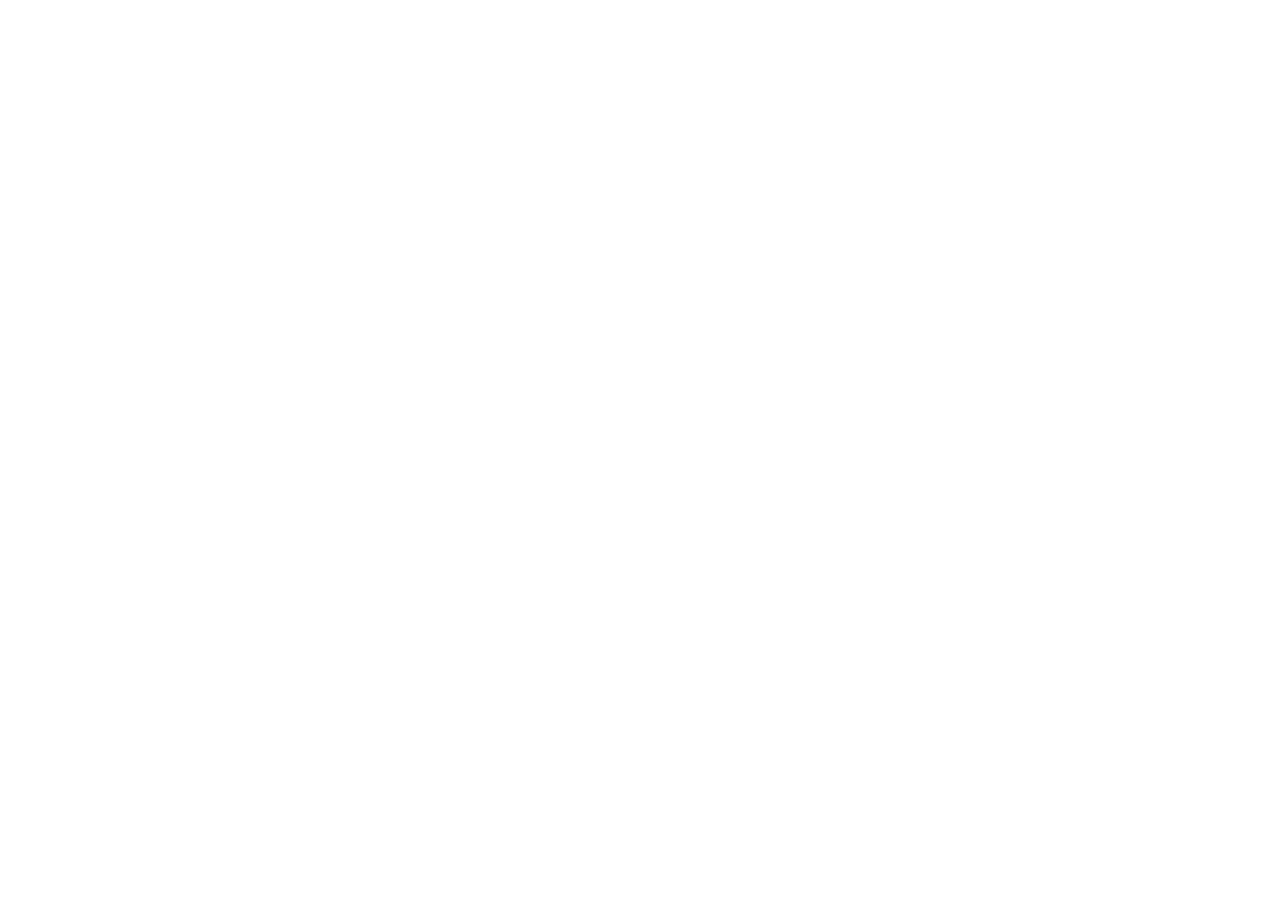
==== index.html @ 5d534254 "Cria Estrutura básica da página." ====
<!doctype html>
<html lang="pt-br">
<head>
    <meta charset="UTF-8">
    <meta name="viewport"
          content="width=device-width, user-scalable=no, initial-scale=1.0, maximum-scale=1.0, minimum-scale=1.0">
    <meta http-equiv="X-UA-Compatible" content="ie=edge">
    <title>Portfólio</title>
</head>
<body>

</body>
</html>
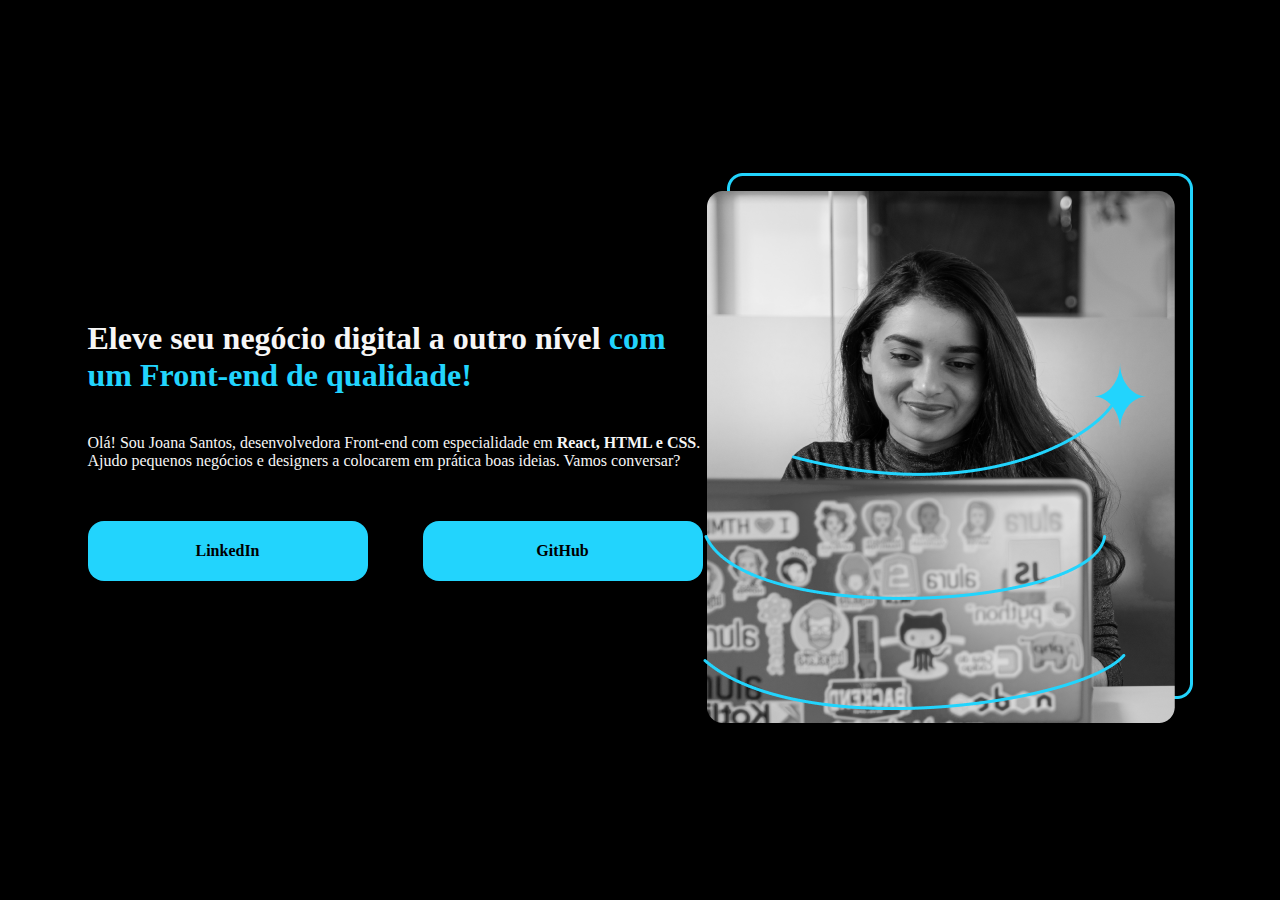
==== commit d752ce47: "Estrutura final da página, alinhamento inicial." ====
--- a/index.html
+++ b/index.html
@@ -6,8 +6,24 @@
           content="width=device-width, user-scalable=no, initial-scale=1.0, maximum-scale=1.0, minimum-scale=1.0">
     <meta http-equiv="X-UA-Compatible" content="ie=edge">
     <title>Portfólio</title>
+    <link rel="preconnect" href="https://fonts.googleapis.com">
+    <link rel="preconnect" href="https://fonts.gstatic.com" crossorigin>
+    <link href="https://fonts.googleapis.com/css2?family=Krona+One&family=Montserrat:wght@100..900&display=swap" rel="stylesheet">
+    <link rel="stylesheet" href="style.css">
 </head>
 <body>
-
+    <main class="container">
+        <section class="content">
+            <h1>Eleve seu negócio digital a outro nível <strong class="destaque-title">com um Front-end de qualidade!</strong></h1>
+            <p>Olá! Sou Joana Santos, desenvolvedora Front-end com especialidade em <strong class="destaque-text">React, HTML e CSS</strong>. Ajudo pequenos negócios e designers a colocarem em prática boas ideias. Vamos conversar?</p>
+            <span class="buttons">
+                <a href="#" target="_blank" class="btn">LinkedIn</a>
+                <a href="#" target="_blank" class="btn">GitHub</a>
+            </span>
+        </section>
+        <aside class="image">
+            <img src="imagem.png" alt="Imagem da Joana Santos programando em seu computador.">
+        </aside>
+    </main>
 </body>
 </html>--- a/style.css
+++ b/style.css
@@ -0,0 +1,53 @@
+* {
+    padding: 0;
+    margin: 0;
+    box-sizing: border-box;
+}
+:root {
+    --cor-branco: #F6F6F6;
+    --cor-azul: #22D4FD;
+    --cor-preto: #000000;
+}
+html {
+    font-size: 16px;
+}
+body {
+    background-color: var(--cor-preto);
+    color: var(--cor-branco);
+    height: 100vh;
+    display: flex;
+    justify-content: center;
+}
+.container {
+    display: flex;
+    justify-content: center;
+    align-items: center;
+}
+.content {
+    display: flex;
+    flex-direction: column;
+    width: 615px;
+}
+h1 {
+    margin-bottom: 40px;
+}
+p {
+    margin-bottom: 51px;
+}
+.buttons {
+    display: flex;
+    justify-content: space-between;
+}
+.btn {
+    font-weight: bold;
+    text-decoration: none;
+    color: var(--cor-preto);
+    background-color: var(--cor-azul);
+    border-radius: 16px;
+    width: 280px;
+    padding: 21px 0;
+    text-align: center;
+}
+.destaque-title {
+    color: var(--cor-azul);
+}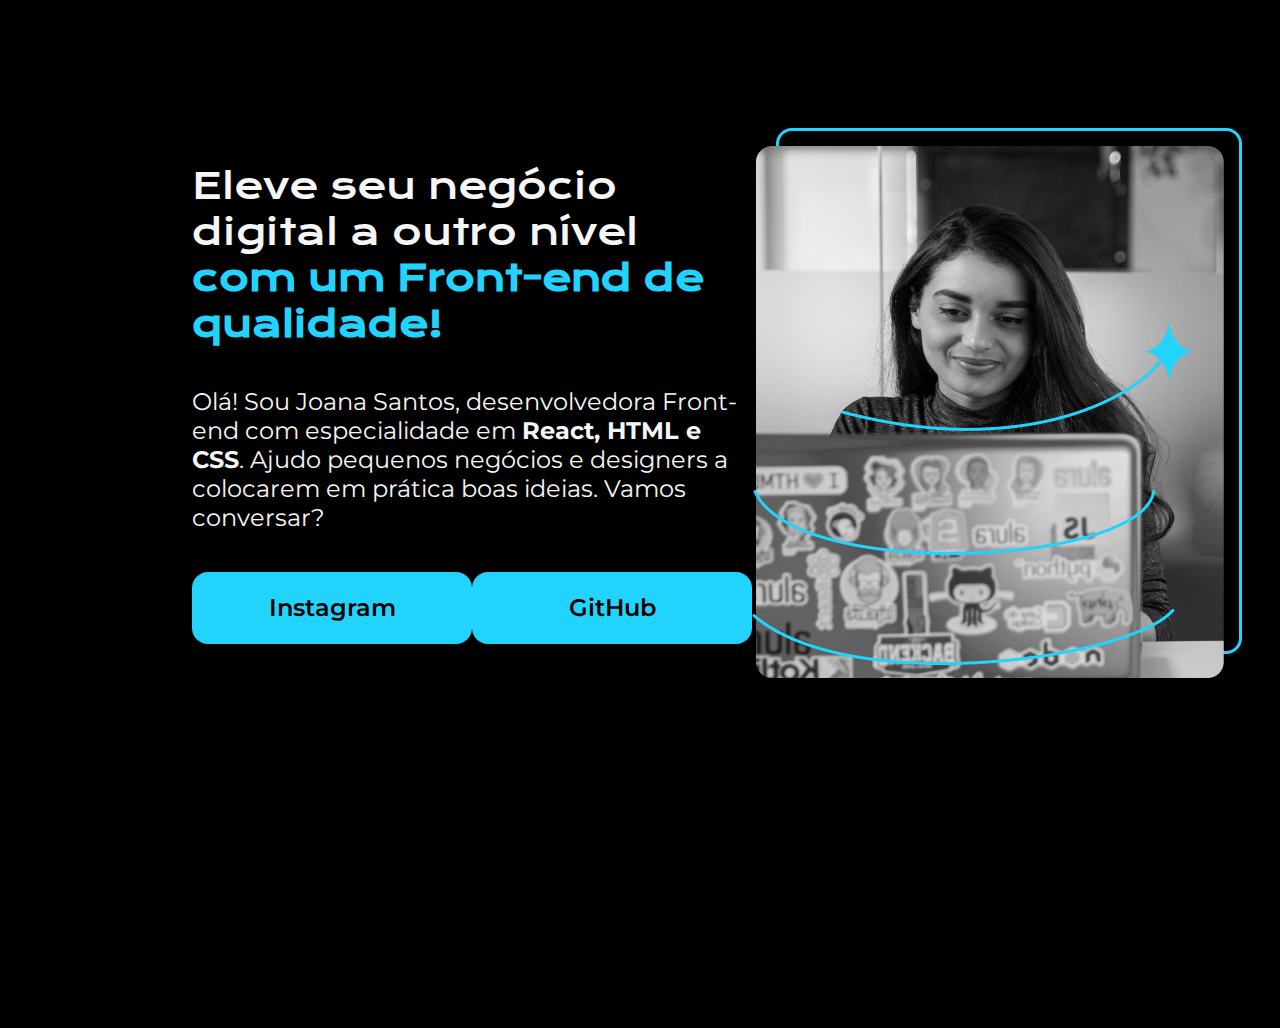
==== commit 56a169dd: "Altera a nova estrutura do index e estilo da página" ====
--- a/index.html
+++ b/index.html
@@ -1,29 +1,28 @@
-<!doctype html>
+<!DOCTYPE html>
 <html lang="pt-br">
+
 <head>
     <meta charset="UTF-8">
-    <meta name="viewport"
-          content="width=device-width, user-scalable=no, initial-scale=1.0, maximum-scale=1.0, minimum-scale=1.0">
-    <meta http-equiv="X-UA-Compatible" content="ie=edge">
-    <title>Portfólio</title>
-    <link rel="preconnect" href="https://fonts.googleapis.com">
-    <link rel="preconnect" href="https://fonts.gstatic.com" crossorigin>
-    <link href="https://fonts.googleapis.com/css2?family=Krona+One&family=Montserrat:wght@100..900&display=swap" rel="stylesheet">
+    <meta http-equiv="X-UA-Compatible" content="IE=edge">
+    <meta name="viewport" content="width=device-width, initial-scale=1.0">
+    <title>Portifolio</title>
     <link rel="stylesheet" href="style.css">
 </head>
+
 <body>
-    <main class="container">
-        <section class="content">
-            <h1>Eleve seu negócio digital a outro nível <strong class="destaque-title">com um Front-end de qualidade!</strong></h1>
-            <p>Olá! Sou Joana Santos, desenvolvedora Front-end com especialidade em <strong class="destaque-text">React, HTML e CSS</strong>. Ajudo pequenos negócios e designers a colocarem em prática boas ideias. Vamos conversar?</p>
-            <span class="buttons">
-                <a href="#" target="_blank" class="btn">LinkedIn</a>
-                <a href="#" target="_blank" class="btn">GitHub</a>
-            </span>
+    <header></header>
+    <main class="apresentacao">
+        <section class="apresentacao__conteudo">
+            <h1 class="apresentacao__conteudo__titulo">Eleve seu negócio digital a outro nível <strong class="titulo-destaque">com um Front-end de qualidade!</strong></h1>
+            <p class="apresentacao__conteudo__texto">Olá! Sou Joana Santos, desenvolvedora Front-end com especialidade em <strong>React, HTML e CSS</strong>. Ajudo pequenos negócios e designers a colocarem em prática boas ideias. Vamos conversar?</p>
+            <div class="apresentacao__links">
+                <a class="apresentacao__links__link" href="https://instagram.com/rafaballerini">Instagram</a>
+                <a class="apresentacao__links__link" href="https://github.com/guilhermeonrails">GitHub</a>
+            </div>
         </section>
-        <aside class="image">
-            <img src="imagem.png" alt="Imagem da Joana Santos programando em seu computador.">
-        </aside>
+        <img src="imagem.png" alt="Foto da Joana Santos programando">
     </main>
+    <footer></footer>
 </body>
+
 </html>--- a/style.css
+++ b/style.css
@@ -1,53 +1,60 @@
+@import url('https://fonts.googleapis.com/css2?family=Krona+One&family=Montserrat:wght@400;600&display=swap');
 * {
+    margin: 0;
     padding: 0;
-    margin: 0;
+}
+
+body {
+    height: 100vh;
     box-sizing: border-box;
+    background-color: #000000;
+    color: #F6F6F6;
 }
-:root {
-    --cor-branco: #F6F6F6;
-    --cor-azul: #22D4FD;
-    --cor-preto: #000000;
-}
-html {
-    font-size: 16px;
-}
-body {
-    background-color: var(--cor-preto);
-    color: var(--cor-branco);
-    height: 100vh;
+
+.apresentacao {
+    margin: 10% 15%;
     display: flex;
-    justify-content: center;
-}
-.container {
-    display: flex;
-    justify-content: center;
+    justify-content: space-between;
     align-items: center;
 }
-.content {
+
+.apresentacao__conteudo {
+    width: 615px;
     display: flex;
     flex-direction: column;
-    width: 615px;
+    gap: 40px;
 }
-h1 {
-    margin-bottom: 40px;
+
+.apresentacao__conteudo__titulo {
+    font-size: 36px;
+    font-family: 'Krona One', sans-serif;
+    font-weight: 400;
 }
-p {
-    margin-bottom: 51px;
+
+.apresentacao__conteudo__texto {
+    font-size: 24px;
+    font-family: 'Montserrat', sans-serif;
+    font-weight: 400;
 }
-.buttons {
+
+.titulo-destaque {
+    color: #22D4FD;
+}
+
+.apresentacao__links {
     display: flex;
     justify-content: space-between;
 }
-.btn {
-    font-weight: bold;
+
+.apresentacao__links__link {
+    background-color: #22D4FD;
+    width: 280px;
+    text-align: center;
+    border-radius: 16px;
+    font-family: 'Montserrat', sans-serif;
+    font-weight: 600;
+    font-size: 24px;
+    padding: 21.5px 0;
     text-decoration: none;
-    color: var(--cor-preto);
-    background-color: var(--cor-azul);
-    border-radius: 16px;
-    width: 280px;
-    padding: 21px 0;
-    text-align: center;
-}
-.destaque-title {
-    color: var(--cor-azul);
+    color: #000000;
 }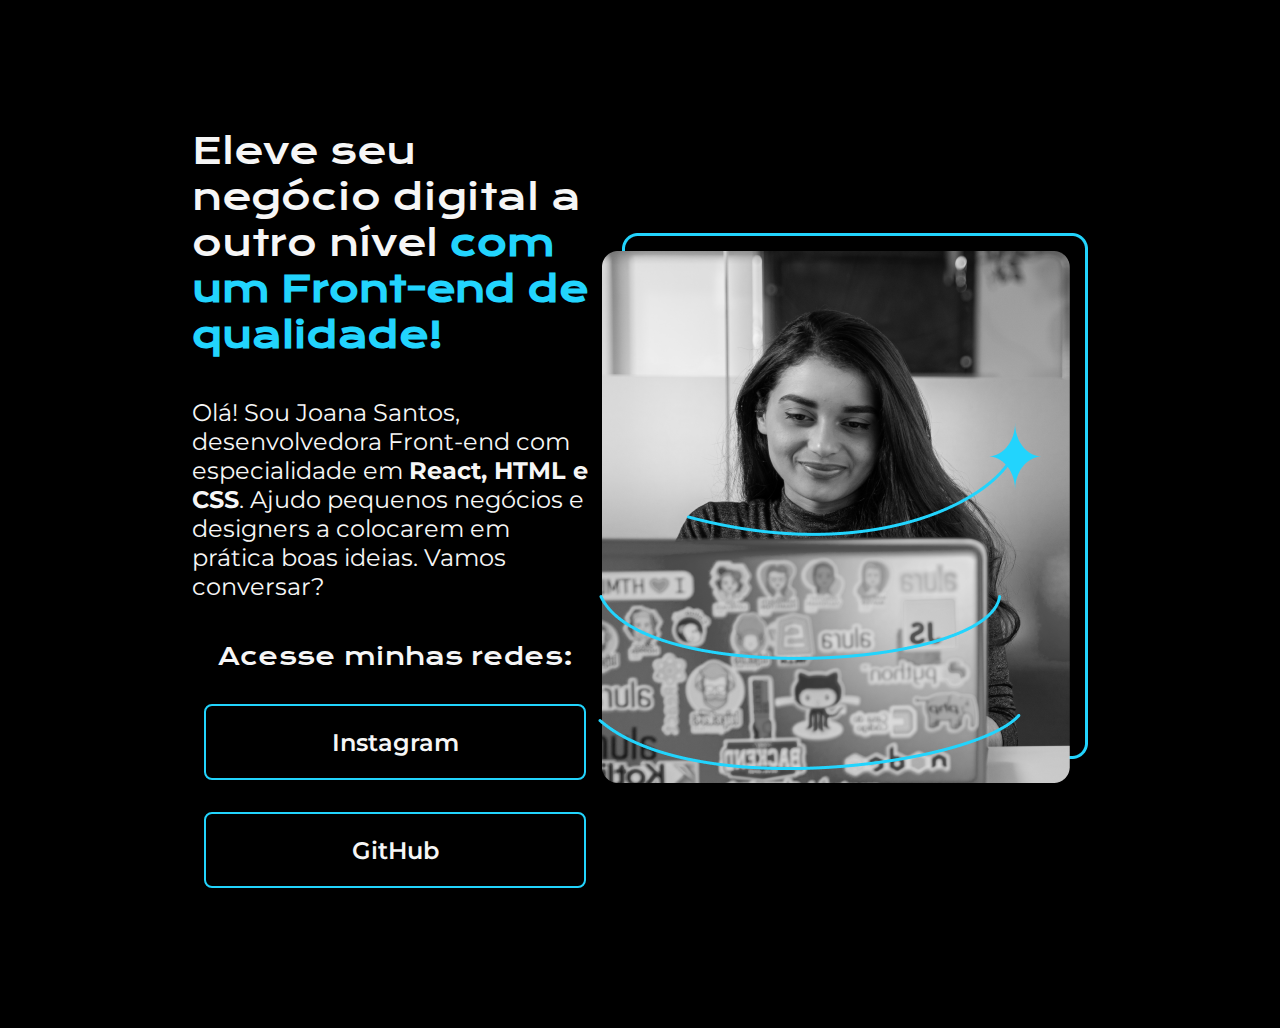
==== commit 622c6050: "Adiciona classe subtitulo e formatação" ====
--- a/index.html
+++ b/index.html
@@ -16,6 +16,7 @@
             <h1 class="apresentacao__conteudo__titulo">Eleve seu negócio digital a outro nível <strong class="titulo-destaque">com um Front-end de qualidade!</strong></h1>
             <p class="apresentacao__conteudo__texto">Olá! Sou Joana Santos, desenvolvedora Front-end com especialidade em <strong>React, HTML e CSS</strong>. Ajudo pequenos negócios e designers a colocarem em prática boas ideias. Vamos conversar?</p>
             <div class="apresentacao__links">
+                <h2 class="apresentacao__links__subtitulo">Acesse minhas redes:</h2>
                 <a class="apresentacao__links__link" href="https://instagram.com/rafaballerini">Instagram</a>
                 <a class="apresentacao__links__link" href="https://github.com/guilhermeonrails">GitHub</a>
             </div>
--- a/style.css
+++ b/style.css
@@ -43,18 +43,32 @@
 
 .apresentacao__links {
     display: flex;
+    flex-direction: column;
     justify-content: space-between;
+    align-items: center;
+    gap: 32px;
+}
+
+.apresentacao__links__subtitulo {
+    font-family: 'Krona One', sans-serif;
+    font-weight: 400;
+    font-size: 24px;
 }
 
 .apresentacao__links__link {
-    background-color: #22D4FD;
-    width: 280px;
+    border: 2px solid #22D4FD;
+    width: 378px;
     text-align: center;
-    border-radius: 16px;
+    border-radius: 8px;
     font-family: 'Montserrat', sans-serif;
     font-weight: 600;
     font-size: 24px;
     padding: 21.5px 0;
     text-decoration: none;
+    color: #F6F6F6;
+}
+
+.apresentacao__links__link:hover {
+    background-color: #22D4FD;
     color: #000000;
 }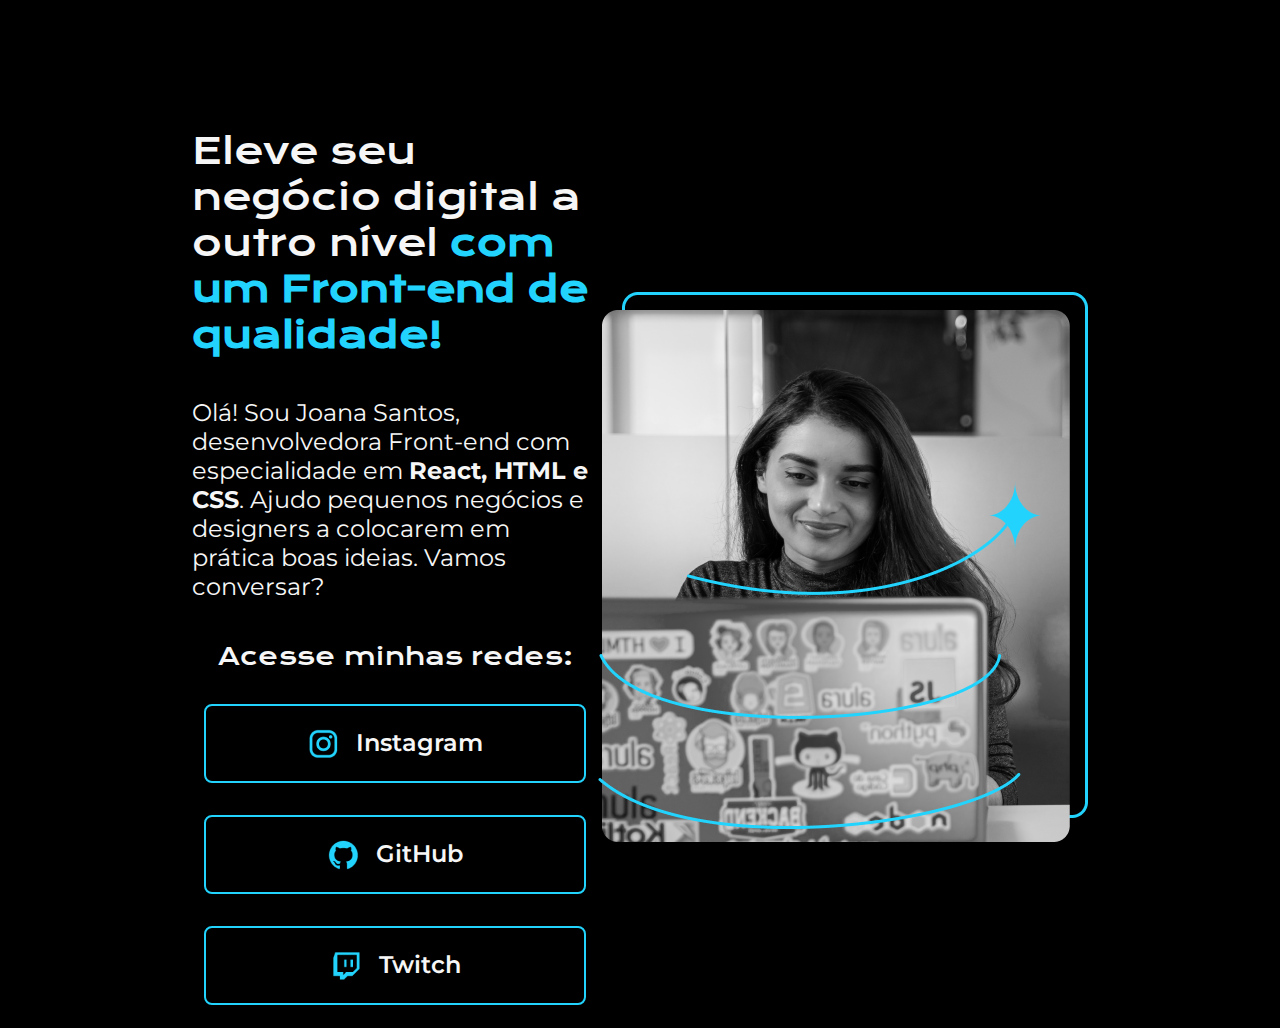
==== commit 23fd6ab0: "Adiciona botões de redes sociais e nova formatação do hover" ====
--- a/index.html
+++ b/index.html
@@ -17,11 +17,18 @@
             <p class="apresentacao__conteudo__texto">Olá! Sou Joana Santos, desenvolvedora Front-end com especialidade em <strong>React, HTML e CSS</strong>. Ajudo pequenos negócios e designers a colocarem em prática boas ideias. Vamos conversar?</p>
             <div class="apresentacao__links">
                 <h2 class="apresentacao__links__subtitulo">Acesse minhas redes:</h2>
-                <a class="apresentacao__links__link" href="https://instagram.com/rafaballerini">Instagram</a>
-                <a class="apresentacao__links__link" href="https://github.com/guilhermeonrails">GitHub</a>
+                <a class="apresentacao__links__link" href="https://instagram.com/rafaballerini">
+                    <img src="./assets/instagram.png" alt="Logo do Instagram" >
+                    Instagram</a>
+                <a class="apresentacao__links__link" href="https://github.com/guilhermeonrails">
+                    <img src="./assets/github.png" alt="Logo do GitHub" >
+                    GitHub</a>
+                <a class="apresentacao__links__link" href="https://twitch.tv/guilimadev">
+                    <img src="./assets/twitch.png" alt="Logo da Twitch" >
+                    Twitch</a>
             </div>
         </section>
-        <img src="imagem.png" alt="Foto da Joana Santos programando">
+        <img src="./assets/Imagem.png" alt="Foto da Joana Santos programando">
     </main>
     <footer></footer>
 </body>
--- a/style.css
+++ b/style.css
@@ -66,9 +66,18 @@
     padding: 21.5px 0;
     text-decoration: none;
     color: #F6F6F6;
+    display: flex;
+    justify-content: center;
+    gap: 16px;
 }
 
 .apresentacao__links__link:hover {
-    background-color: #22D4FD;
-    color: #000000;
+    background-color: #2727273a;
+    border: 2px solid #0000FF;
+    width: 400px;
+    animation-duration: 5s;
+    animation-delay: 2s;
+    animation-timing-function: ease;
+    animation-fill-mode: both;
+    cursor: pointer;
 }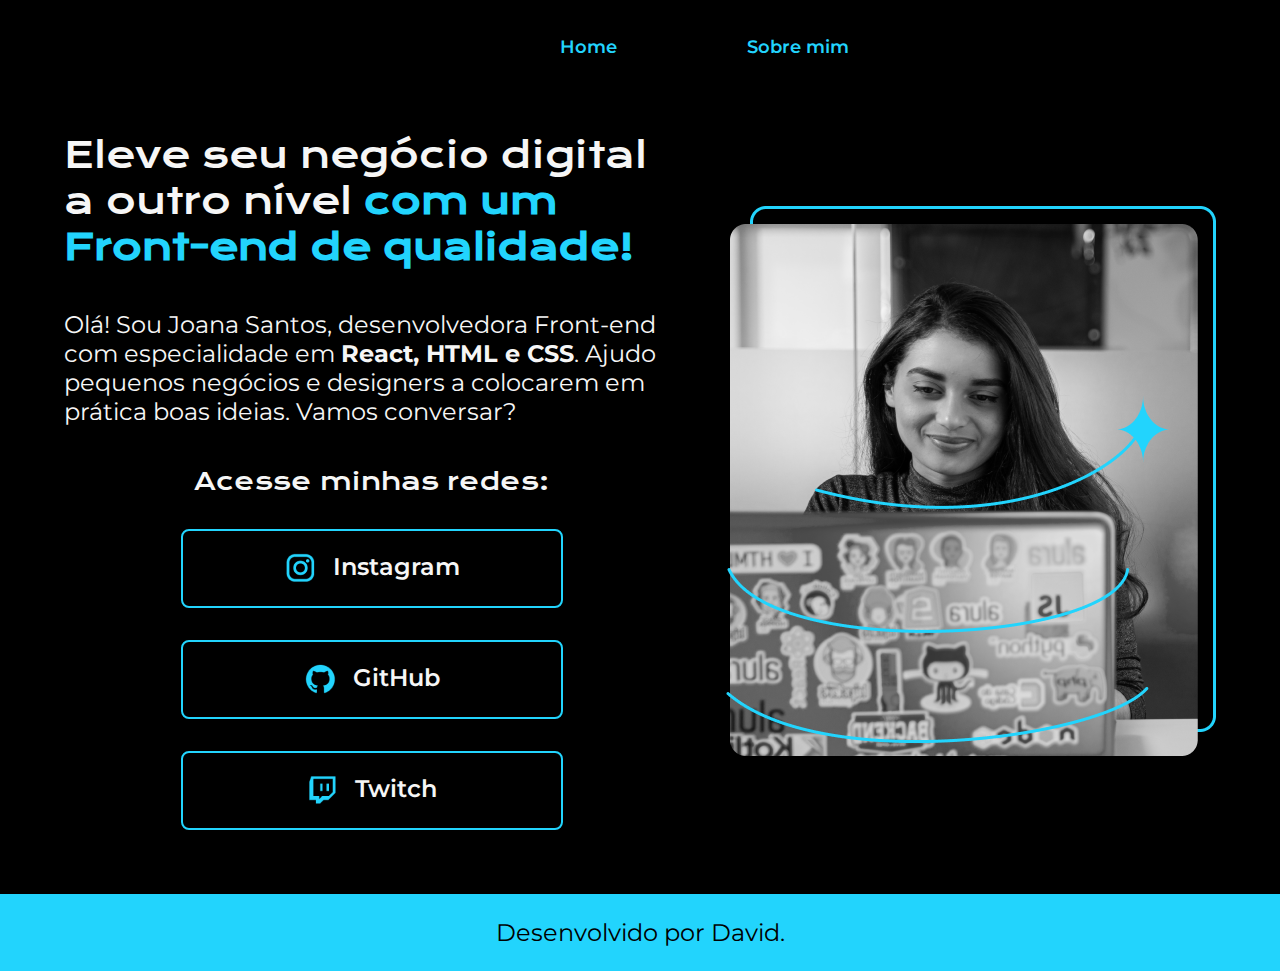
==== commit d0ba4d02: "Altera estrutura das pastas, adiciona link para as páginas, formatação do header" ====
--- a/index.html
+++ b/index.html
@@ -6,11 +6,16 @@
     <meta http-equiv="X-UA-Compatible" content="IE=edge">
     <meta name="viewport" content="width=device-width, initial-scale=1.0">
     <title>Portifolio</title>
-    <link rel="stylesheet" href="style.css">
+    <link rel="stylesheet" href="./styles/style.css">
 </head>
 
 <body>
-    <header></header>
+    <header class="cabecalho">
+        <nav class="cabecalho__menu">
+            <a href="index.html" class="cabecalho__menu__link">Home</a>
+            <a href="about.html" class="cabecalho__menu__link">Sobre mim</a>
+        </nav>
+    </header>
     <main class="apresentacao">
         <section class="apresentacao__conteudo">
             <h1 class="apresentacao__conteudo__titulo">Eleve seu negócio digital a outro nível <strong class="titulo-destaque">com um Front-end de qualidade!</strong></h1>
@@ -30,7 +35,9 @@
         </section>
         <img src="./assets/Imagem.png" alt="Foto da Joana Santos programando">
     </main>
-    <footer></footer>
+    <footer class="rodape">
+        <p>Desenvolvido por David.</p>
+    </footer>
 </body>
 
 </html>--- a/styles/style.css
+++ b/styles/style.css
@@ -0,0 +1,117 @@
+@import url('https://fonts.googleapis.com/css2?family=Krona+One&family=Montserrat:wght@400;600&display=swap');
+* {
+    margin: 0;
+    padding: 0;
+}
+
+body {
+    box-sizing: border-box;
+    background-color: #000000;
+    color: #F6F6F6;
+}
+
+.cabecalho {
+    padding: 2% 0 0 10%;
+}
+
+.cabecalho__menu {
+    display: flex;
+    justify-content: center;
+    align-items: center;
+    gap: 80px;
+}
+
+.cabecalho__menu__link {
+    font-size: 18px;
+    font-family: 'Montserrat', sans-serif;
+    font-weight: 600;
+    color: #22D4FD;
+    margin: 0 10px;
+    padding: 10px 15px;
+    text-decoration: none;
+}
+
+.cabecalho__menu__link:hover {
+    color: #007bff;
+}
+
+.apresentacao {
+    padding: 5%;
+    display: flex;
+    justify-content: space-between;
+    align-items: center;
+}
+
+.apresentacao__conteudo {
+    width: 615px;
+    display: flex;
+    flex-direction: column;
+    gap: 40px;
+}
+
+.apresentacao__conteudo__titulo {
+    font-size: 36px;
+    font-family: 'Krona One', sans-serif;
+    font-weight: 400;
+}
+
+.apresentacao__conteudo__texto {
+    font-size: 24px;
+    font-family: 'Montserrat', sans-serif;
+    font-weight: 400;
+}
+
+.titulo-destaque {
+    color: #22D4FD;
+}
+
+.apresentacao__links {
+    display: flex;
+    flex-direction: column;
+    justify-content: space-between;
+    align-items: center;
+    gap: 32px;
+}
+
+.apresentacao__links__subtitulo {
+    font-family: 'Krona One', sans-serif;
+    font-weight: 400;
+    font-size: 24px;
+}
+
+.apresentacao__links__link {
+    border: 2px solid #22D4FD;
+    width: 378px;
+    text-align: center;
+    border-radius: 8px;
+    font-family: 'Montserrat', sans-serif;
+    font-weight: 600;
+    font-size: 24px;
+    padding: 21.5px 0;
+    text-decoration: none;
+    color: #F6F6F6;
+    display: flex;
+    justify-content: center;
+    gap: 16px;
+}
+
+.apresentacao__links__link:hover {
+    background-color: #2727273a;
+    border: 2px solid #0000FF;
+    width: 400px;
+    animation-duration: 5s;
+    animation-delay: 2s;
+    animation-timing-function: ease;
+    animation-fill-mode: both;
+    cursor: pointer;
+}
+
+.rodape {
+    background-color: #22D4FD;
+    color: #000000;
+    text-align: center;
+    padding: 24px 0;
+    font-family: 'Montserrat', sans-serif;
+    font-weight: 400;
+    font-size: 24px;
+}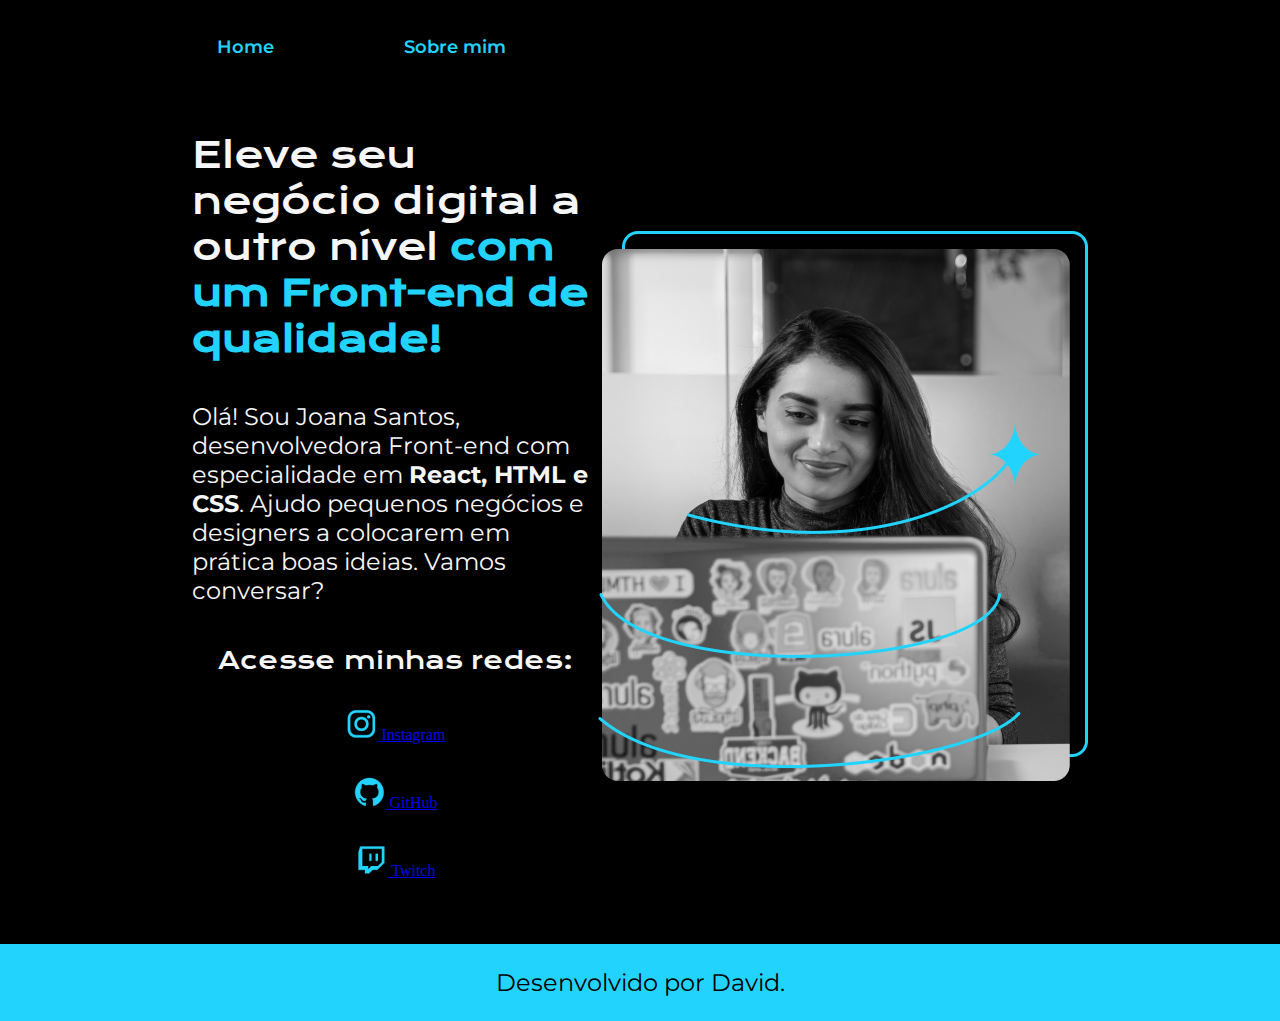
==== commit d532a78a: "Altera nome da classe apresentacao__links e adiciona classe a imagem." ====
--- a/index.html
+++ b/index.html
@@ -22,18 +22,18 @@
             <p class="apresentacao__conteudo__texto">Olá! Sou Joana Santos, desenvolvedora Front-end com especialidade em <strong>React, HTML e CSS</strong>. Ajudo pequenos negócios e designers a colocarem em prática boas ideias. Vamos conversar?</p>
             <div class="apresentacao__links">
                 <h2 class="apresentacao__links__subtitulo">Acesse minhas redes:</h2>
-                <a class="apresentacao__links__link" href="https://instagram.com/rafaballerini">
+                <a class="apresentacao__links__navegacao" href="https://instagram.com/rafaballerini">
                     <img src="./assets/instagram.png" alt="Logo do Instagram" >
                     Instagram</a>
-                <a class="apresentacao__links__link" href="https://github.com/guilhermeonrails">
+                <a class="apresentacao__links__navegacao" href="https://github.com/guilhermeonrails">
                     <img src="./assets/github.png" alt="Logo do GitHub" >
                     GitHub</a>
-                <a class="apresentacao__links__link" href="https://twitch.tv/guilimadev">
+                <a class="apresentacao__links__navegacao" href="https://twitch.tv/guilimadev">
                     <img src="./assets/twitch.png" alt="Logo da Twitch" >
                     Twitch</a>
             </div>
         </section>
-        <img src="./assets/Imagem.png" alt="Foto da Joana Santos programando">
+        <img class="apresentacao__imagem" src="./assets/Imagem.png" alt="Foto da Joana Santos programando">
     </main>
     <footer class="rodape">
         <p>Desenvolvido por David.</p>
--- a/styles/style.css
+++ b/styles/style.css
@@ -1,4 +1,15 @@
 @import url('https://fonts.googleapis.com/css2?family=Krona+One&family=Montserrat:wght@400;600&display=swap');
+
+:root {
+    --cor-primaria: #000000;
+    --cor-secundaria: #F6F6F6;
+    --cor-tercearia: #22D4FD;
+    --cor-hover: #2727273a;
+
+    --fonte-primaria: 'Krona One', sans-serif;
+    --fonte-secundaria: 'Montserrat', sans-serif;
+}
+
 * {
     margin: 0;
     padding: 0;
@@ -6,37 +17,31 @@
 
 body {
     box-sizing: border-box;
-    background-color: #000000;
-    color: #F6F6F6;
+    background-color: var(--cor-primaria);
+    color: var(--cor-secundaria);
 }
 
 .cabecalho {
-    padding: 2% 0 0 10%;
+    padding: 2% 0 0 15%;
 }
 
 .cabecalho__menu {
     display: flex;
-    justify-content: center;
-    align-items: center;
     gap: 80px;
 }
 
 .cabecalho__menu__link {
     font-size: 18px;
-    font-family: 'Montserrat', sans-serif;
+    font-family: var(--fonte-secundaria);
     font-weight: 600;
-    color: #22D4FD;
+    color: var(--cor-tercearia);
     margin: 0 10px;
     padding: 10px 15px;
     text-decoration: none;
 }
 
-.cabecalho__menu__link:hover {
-    color: #007bff;
-}
-
 .apresentacao {
-    padding: 5%;
+    padding: 5% 15%;
     display: flex;
     justify-content: space-between;
     align-items: center;
@@ -51,18 +56,23 @@
 
 .apresentacao__conteudo__titulo {
     font-size: 36px;
-    font-family: 'Krona One', sans-serif;
+    font-family: var(--fonte-primaria);
     font-weight: 400;
 }
 
 .apresentacao__conteudo__texto {
     font-size: 24px;
-    font-family: 'Montserrat', sans-serif;
+    font-family: var(--fonte-secundaria);
     font-weight: 400;
 }
 
+.apresentacao__conteudo__texto a{
+    text-decoration: none;
+    color: var(--cor-tercearia);
+}
+
 .titulo-destaque {
-    color: #22D4FD;
+    color: var(--cor-tercearia);
 }
 
 .apresentacao__links {
@@ -74,30 +84,30 @@
 }
 
 .apresentacao__links__subtitulo {
-    font-family: 'Krona One', sans-serif;
+    font-family: var(--fonte-primaria);
     font-weight: 400;
     font-size: 24px;
 }
 
 .apresentacao__links__link {
-    border: 2px solid #22D4FD;
+    border: 2px solid var(--cor-tercearia);
     width: 378px;
     text-align: center;
     border-radius: 8px;
-    font-family: 'Montserrat', sans-serif;
+    font-family: var(--fonte-secundaria);
     font-weight: 600;
     font-size: 24px;
     padding: 21.5px 0;
     text-decoration: none;
-    color: #F6F6F6;
+    color: var(--cor-secundaria);
     display: flex;
     justify-content: center;
     gap: 16px;
 }
 
 .apresentacao__links__link:hover {
-    background-color: #2727273a;
-    border: 2px solid #0000FF;
+    background-color: var(--cor-hover);
+    border: 2px solid var(--cor-tercearia);
     width: 400px;
     animation-duration: 5s;
     animation-delay: 2s;
@@ -107,11 +117,11 @@
 }
 
 .rodape {
-    background-color: #22D4FD;
-    color: #000000;
+    background-color: var(--cor-tercearia);
+    color: var(--cor-primaria);
     text-align: center;
     padding: 24px 0;
-    font-family: 'Montserrat', sans-serif;
+    font-family: var(--fonte-secundaria);
     font-weight: 400;
     font-size: 24px;
 }